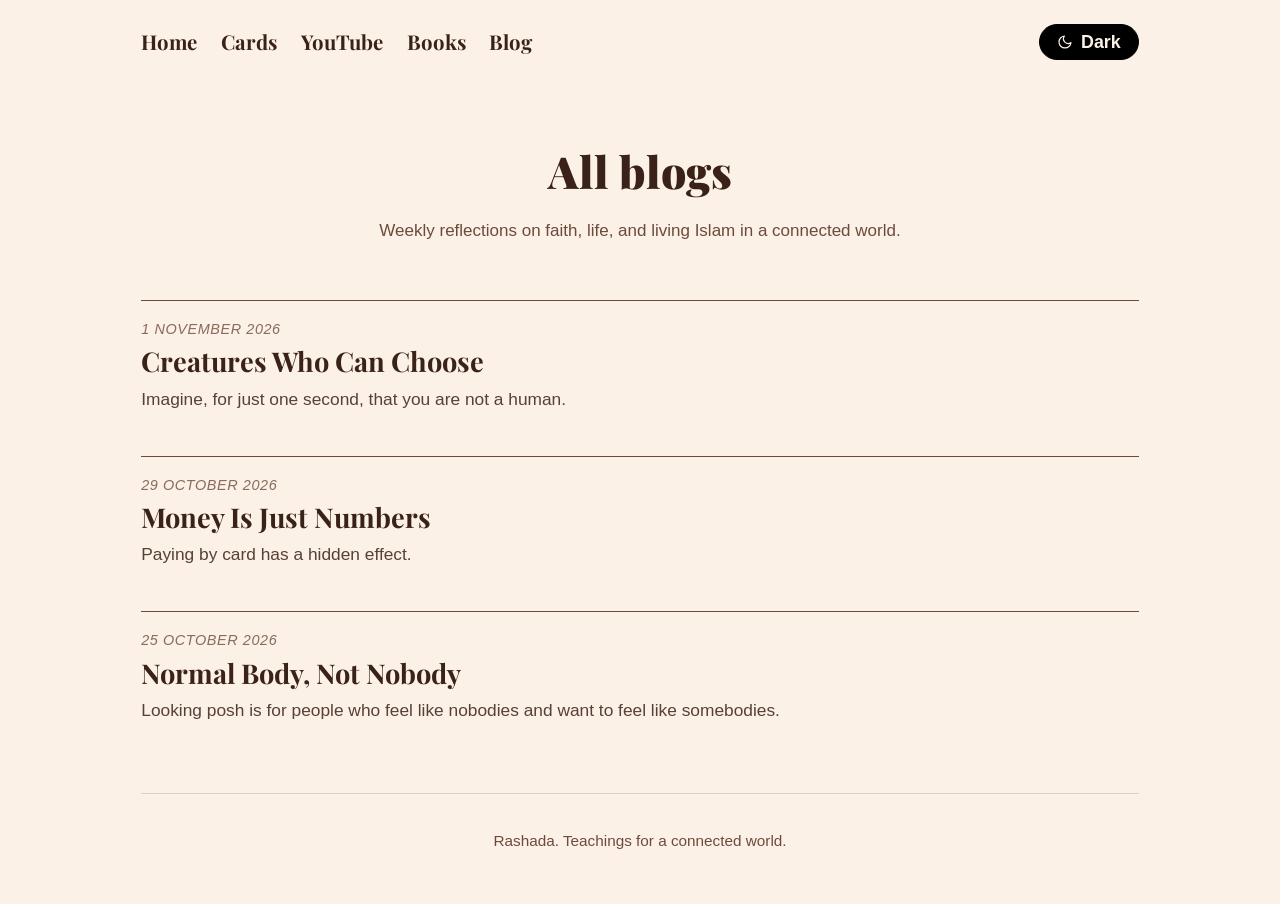
==== blog/index.html @ 6f73d026 "Add multi-page site: cards, YouTube, books, blog pages Co-Authored-By: Claude Haiku 5.5 <noreply@ant" ====
<!DOCTYPE html>
<html lang="en">
<head>
<meta charset="UTF-8">
<meta name="viewport" content="width=device-width, initial-scale=1.0">
<title>All Blogs | Rashada</title>
<meta name="description" content="Every Rashada blog post, in one place.">
<link rel="preconnect" href="https://fonts.googleapis.com">
<link rel="preconnect" href="https://fonts.gstatic.com" crossorigin>
<link href="https://fonts.googleapis.com/css2?family=Playfair+Display:wght@400;700;900&display=swap" rel="stylesheet">
<link rel="stylesheet" href="/styles.css">
</head>
<body>
<div class="container">
  <div class="topbar">
    <nav aria-label="Main">
      <a href="/">Home</a>
      <a href="/cards/">Cards</a>
      <a href="/youtube.html">YouTube</a>
      <a href="/books.html">Books</a>
      <a href="/blog/">Blog</a>
    </nav>
    <button class="theme-toggle" id="themeToggle" type="button" aria-label="Switch light and dark mode">Dark</button>
  </div>

  <section class="page-head">
    <h1>All blogs</h1>
    <p>Weekly reflections on faith, life, and living Islam in a connected world.</p>
  </section>

  <section class="post-list" aria-label="All blog posts">
    <article class="post">
      <div class="date">1 November 2026</div>
      <h3><a href="/blog/creatures-who-can-choose.html">Creatures Who Can Choose</a></h3>
      <p>Imagine, for just one second, that you are not a human.</p>
    </article>
    <article class="post">
      <div class="date">29 October 2026</div>
      <h3><a href="/blog/money-is-just-numbers.html">Money Is Just Numbers</a></h3>
      <p>Paying by card has a hidden effect.</p>
    </article>
    <article class="post">
      <div class="date">25 October 2026</div>
      <h3><a href="/blog/normal-body-not-nobody.html">Normal Body, Not Nobody</a></h3>
      <p>Looking posh is for people who feel like nobodies and want to feel like somebodies.</p>
    </article>
  </section>

  <footer class="site">
    Rashada. Teachings for a connected world.
  </footer>
</div>
<script src="/site.js"></script>
</body>
</html>
---- styles.css ----
/* Bold variant. Palette A base, with the four tile colours used across the page. */
  :root {
    --bg: #FBF1E6;
    --text: #3B2219;
    --muted: #6E4A3C;
    --accent: #B4552D;
    --rule: rgba(59, 34, 25, 0.16);
    --band: #F6C89F;
    --band-grad: linear-gradient(180deg, #E08A5E 0%, #E08A5E 14%, #F3E3CC 100%);
    --band-text: #3B2219;
    --icon-bg: #1A110D;
    --icon-fg: #FBF1E6;
    --serif: "Playfair Display", Georgia, "Times New Roman", serif;
    --sans: -apple-system, BlinkMacSystemFont, "Segoe UI", Helvetica, Arial, sans-serif;
    --logo-ar: #C9643A;
    --logo-en: #9A4524;
  }

  :root[data-theme="dark"] {
    --bg: #000000;
    --text: #F6E7D8;
    --muted: #C9B2A2;
    --accent: #E8A07A;
    --rule: rgba(246, 231, 216, 0.16);
    --band: #14100D;
    --band-grad: linear-gradient(180deg, #9A4524 0%, #9A4524 14%, #000000 100%);
    --band-text: #F6E7D8;
    --icon-bg: #F6E7D8;
    --icon-fg: #000000;
    --logo-ar: #E08A5E;
    --logo-en: #E8A07A;
  }

  @media (prefers-color-scheme: dark) {
    :root:not([data-theme="light"]) {
      --bg: #000000;
      --text: #F6E7D8;
      --muted: #C9B2A2;
      --accent: #E8A07A;
      --rule: rgba(246, 231, 216, 0.16);
      --band: #14100D;
    --band-grad: linear-gradient(180deg, #9A4524 0%, #9A4524 14%, #000000 100%);
      --band-text: #F6E7D8;
      --icon-bg: #F6E7D8;
      --icon-fg: #000000;
      --logo-ar: #E08A5E;
      --logo-en: #E8A07A;
    }
  }

  * { box-sizing: border-box; }

  html, body {
    margin: 0;
    padding: 0;
    background: var(--bg);
    color: var(--text);
    font-family: var(--sans);
    font-weight: 300;
    font-size: 17px;
    line-height: 1.65;
  }

  a { color: var(--accent); text-decoration: none; }
  a:hover { text-decoration: underline; }

  .container { max-width: 1040px; margin: 0 auto; padding: 0 1.25rem; }

  /* Top bar */
  .topbar {
    display: flex;
    justify-content: space-between;
    align-items: center;
    padding: 1.4rem 0;
  }
  .topbar nav { display: flex; gap: 1.4rem; align-items: center; }
  .topbar nav a { color: var(--text); font-family: var(--serif); font-size: 1.2rem; font-weight: 700; }
  .topbar nav a:hover { color: var(--accent); text-decoration: none; }

  .theme-toggle {
    background: none;
    border: 1px solid var(--rule);
    color: var(--text);
    font-family: var(--sans);
    font-size: 1.05rem;
    font-weight: 700;
    padding: 0.4rem 1rem;
    border-radius: 999px;
    cursor: pointer;
  }

  /* Hero with centred logo */
  .theme-toggle {
    display: inline-flex;
    align-items: center;
    gap: 0.45rem;
  }
  .theme-toggle svg {
    width: 16px;
    height: 16px;
    fill: none;
    stroke: currentColor;
    stroke-width: 1.8;
    stroke-linecap: round;
    stroke-linejoin: round;
  }

  /* Light button: light background, dark sun and text. Dark button: pitch black, light moon and text. */
  .theme-toggle.to-light { background: #FBF1E6; color: #3B2219; border-color: #3B2219; }
  .theme-toggle.to-dark { background: #000000; color: #FBF1E6; border-color: #000000; }

  .hero {
    text-align: center;
    padding: 2.5rem 0 3.5rem;
  }

  .logo-big svg { height: 180px; width: auto; display: inline-block; }
  .logo-big path:nth-child(-n+6) { fill: var(--logo-ar); }
  .logo-big path:nth-child(n+7) { fill: var(--logo-en); }

  .hero h1 {
    font-family: var(--serif);
    font-weight: 900;
    font-size: 3.3rem;
    line-height: 1.08;
    margin: 2rem auto 1rem;
    max-width: 780px;
  }

  .hero p {
    font-size: 1.15rem;
    color: var(--muted);
    max-width: 640px;
    margin: 0 auto;
  }

  .hero p.meaning {
    font-family: var(--serif);
    font-style: italic;
    font-size: 1.3rem;
    line-height: 1.5;
    color: var(--text);
    margin: 1.5rem auto 0;
    max-width: 640px;
  }

  /* Staggered tiles */
  .tiles {
    display: grid;
    grid-template-columns: repeat(4, 1fr);
    gap: 1.2rem;
    align-items: start;
    margin: 0 0 4rem;
  }

  .tile {
    border-radius: 28px;
    aspect-ratio: 1 / 1;
    padding: 1.4rem;
    display: flex;
    flex-direction: column;
    color: var(--tile-text);
    background: var(--tile-bg);
    --tile-text: #3B2219;
    --tile-muted: #5A3A2C;
    --tile-eyebrow: #7A3A1C;
  }

  .tile:nth-child(1) { --tile-bg: #F6C89F; }
  .tile:nth-child(2) { --tile-bg: #C9643A; --tile-text: #FFF8F0; --tile-muted: #FBE3D2; --tile-eyebrow: #FFF8F0; }
  .tile:nth-child(3) { --tile-bg: #9A4524; --tile-text: #FFF8F0; --tile-muted: #F5DCCB; --tile-eyebrow: #F6C89F; }
  .tile:nth-child(4) { --tile-bg: #E08A5E; --tile-text: #2A1610; --tile-muted: #4A2A1E; --tile-eyebrow: #2A1610; }

  .tile h2.big { font-size: 2.1rem; font-weight: 900; line-height: 1.05; margin: 0 0 0.6rem; }
  .tile .action {
    font-size: 0.78rem;
    font-weight: 700;
    letter-spacing: 0.14em;
    text-transform: uppercase;
    color: var(--tile-eyebrow);
    margin: 0 0 0.5rem;
  }

  .tile .icon {
    width: 46px;
    height: 46px;
    border-radius: 14px;
    background: var(--icon-bg);
    color: var(--icon-fg);
    display: flex;
    align-items: center;
    justify-content: center;
    margin-bottom: auto;
  }
  .tile .icon svg { width: 22px; height: 22px; }

  .tile .eyebrow {
    font-size: 0.72rem;
    font-weight: 700;
    letter-spacing: 0.14em;
    text-transform: uppercase;
    color: var(--tile-eyebrow);
    margin: 0 0 0.3rem;
  }

  .tile h2 {
    font-family: var(--serif);
    font-weight: 700;
    font-size: 1.35rem;
    line-height: 1.15;
    margin: 0 0 0.5rem;
    color: var(--tile-text);
  }

  .tile p {
    font-size: 0.9rem;
    line-height: 1.45;
    color: var(--tile-muted);
    margin: 0 0 0.6rem;
    font-weight: 400;
  }

  .tile .more { font-weight: 700; color: var(--tile-text); font-size: 0.92rem; }

  /* Blog band */
  .band {
    background: var(--band-grad);
    color: var(--band-text);
    border-radius: 32px;
    padding: 3rem 2.5rem;
    margin-bottom: 4rem;
  }

  .band-head {
    display: flex;
    justify-content: space-between;
    align-items: flex-start;
    gap: 1.5rem;
    flex-wrap: wrap;
    margin-bottom: 1.5rem;
  }

  .band-head h2 { margin: 0; }

  .band-signup { max-width: 380px; }
  .band-signup p { margin: 0 0 0.5rem; font-size: 0.92rem; color: var(--band-text); opacity: 0.9; }

  .band-signup form { display: flex; gap: 0.4rem; flex-wrap: wrap; }

  .band-signup input[type="email"] {
    flex: 1 1 180px;
    padding: 0.6rem 0.8rem;
    font-family: var(--sans);
    font-size: 0.95rem;
    background: transparent;
    color: var(--band-text);
    border: 1px solid var(--band-text);
    border-radius: 14px;
    opacity: 0.9;
  }

  .band-more { margin-top: 1.5rem; text-align: center; }

  .more-btn {
    display: inline-block;
    padding: 0.85rem 1.7rem;
    background: var(--icon-bg);
    color: var(--icon-fg);
    border-radius: 16px;
    font-family: var(--sans);
    font-weight: 700;
    font-size: 1rem;
    text-decoration: none;
  }
  .more-btn:hover { opacity: 0.9; text-decoration: none; }

  .more-ar {
    display: block;
    margin-top: 0.6rem;
    font-family: var(--serif);
    font-style: italic;
    font-size: 0.95rem;
    opacity: 0.85;
  }

  .band-signup .hadith-note {
    font-family: var(--serif);
    font-size: 0.9rem;
    line-height: 1.5;
    margin: 0.9rem 0 0;
    opacity: 0.85;
  }

  .band-signup input[type="email"] {
    color: #1A110D;
    opacity: 1;
    border-color: #1A110D;
  }
  .band-signup input[type="email"]::placeholder { color: #1A110D; opacity: 0.85; }

  :root[data-theme="dark"] .band-signup input[type="email"] { color: #FFFFFF; border-color: #FFFFFF; }
  :root[data-theme="dark"] .band-signup input[type="email"]::placeholder { color: #FFFFFF; opacity: 0.85; }

  @media (prefers-color-scheme: dark) {
    :root:not([data-theme="light"]) .band-signup input[type="email"] { color: #FFFFFF; border-color: #FFFFFF; }
    :root:not([data-theme="light"]) .band-signup input[type="email"]::placeholder { color: #FFFFFF; opacity: 0.85; }
  }

  .band-signup button {
    padding: 0.6rem 1.1rem;
    font-family: var(--sans);
    font-weight: 700;
    font-size: 0.95rem;
    background: var(--icon-bg);
    color: var(--icon-fg);
    border: none;
    border-radius: 14px;
    cursor: pointer;
  }

  .band h2 {
    font-family: var(--serif);
    font-weight: 900;
    font-size: 2.4rem;
    margin: 0 0 1.5rem;
    line-height: 1.1;
  }

  .post {
    padding: 1.3rem 0;
    border-top: 1px solid var(--rule);
  }
  .post:first-of-type { border-top: none; }

  .post .date {
    font-size: 0.85rem;
    font-style: italic;
    opacity: 0.8;
  }

  .post h3 {
    font-family: var(--serif);
    font-weight: 700;
    font-size: 1.6rem;
    line-height: 1.2;
    margin: 0.2rem 0 0.4rem;
  }
  .post h3 a { color: var(--band-text); }
  .post h3 a:hover { color: var(--accent); text-decoration: none; }

  .post p { margin: 0; font-size: 1.02rem; opacity: 0.85; }

  /* Sign-up */
  .signup {
    text-align: center;
    padding: 3rem 0;
    border-top: 1px solid var(--rule);
  }
  .signup h2 { font-family: var(--serif); font-weight: 900; font-size: 2rem; margin: 0 0 0.5rem; }
  .signup p { color: var(--muted); margin: 0 0 1.5rem; }

  .signup form { display: flex; gap: 0.5rem; justify-content: center; flex-wrap: wrap; }

  .signup input[type="email"] {
    flex: 1 1 260px;
    max-width: 380px;
    padding: 0.85rem 1rem;
    font-family: var(--sans);
    font-size: 1rem;
    background: transparent;
    color: var(--text);
    border: 1px solid var(--rule);
    border-radius: 16px;
  }

  .signup button {
    padding: 0.85rem 1.6rem;
    font-family: var(--sans);
    font-weight: 700;
    font-size: 1rem;
    background: var(--icon-bg);
    color: var(--icon-fg);
    border: none;
    border-radius: 16px;
    cursor: pointer;
  }

  footer.site {
    border-top: 1px solid var(--rule);
    padding: 2rem 0 3rem;
    color: var(--muted);
    font-size: 0.9rem;
    text-align: center;
  }

  @media (max-width: 860px) {
    .tiles { grid-template-columns: repeat(2, 1fr); }
    .hero h1 { font-size: 2.4rem; }
    .band { padding: 2rem 1.4rem; border-radius: 24px; }
    .band h2 { font-size: 1.9rem; }
  }

/* ---- Inner pages ---- */
.page-head { padding: 3rem 0 1.5rem; text-align: center; }
.page-head h1 { font-family: var(--serif); font-weight: 900; font-size: 2.6rem; margin: 0 0 0.5rem; }
.page-head p { color: var(--muted); max-width: 40rem; margin: 0 auto 0.75rem; }
.back { display: inline-block; margin-bottom: 1rem; font-weight: 700; }
.price { font-weight: 700; color: var(--accent); }
.note { font-size: 0.85rem; color: var(--muted); }
.placeholder-img { display: flex; align-items: center; justify-content: center; background: var(--surface); color: var(--muted); border: 1px dashed var(--muted); border-radius: 12px; min-height: 180px; font-size: 0.95rem; }
.btn { display: inline-block; padding: 0.7rem 1.2rem; border-radius: 999px; background: var(--accent); color: var(--bg, #fff); font-weight: 700; text-decoration: none; }
.btn:hover { opacity: 0.9; text-decoration: none; }
.card-list, .video-grid, .post-list { display: grid; gap: 1.5rem; padding: 1rem 0 3rem; }
@media (min-width: 720px) { .card-list, .video-grid { grid-template-columns: repeat(2, 1fr); } }
.product, .video { display: block; padding: 1rem; border: 1px solid var(--muted); border-radius: 14px; color: inherit; text-decoration: none; }
.product h2, .video h2 { font-family: var(--serif); font-size: 1.3rem; margin: 0.75rem 0 0.25rem; }
.product-img, .thumb { width: 100%; aspect-ratio: 4 / 5; }
.thumb { aspect-ratio: 16 / 9; }
.gallery { display: flex; gap: 1rem; overflow-x: auto; scroll-snap-type: x mandatory; padding: 1rem 0 2rem; }
.gallery .slide { flex: 0 0 80%; max-width: 420px; aspect-ratio: 4 / 5; scroll-snap-align: start; }
@media (min-width: 720px) { .gallery .slide { flex-basis: 360px; } }
.product-info { max-width: 40rem; margin: 0 auto 2rem; }
.notify { max-width: 32rem; margin: 2rem auto 3rem; text-align: center; }
.notify form { display: flex; gap: 0.5rem; justify-content: center; flex-wrap: wrap; margin: 1rem 0; }
.notify input[type="email"] { flex: 1 1 14rem; padding: 0.7rem 1rem; border-radius: 999px; border: 1px solid var(--muted); background: var(--surface); color: inherit; font: inherit; }
.notify button { padding: 0.7rem 1.2rem; border-radius: 999px; border: 0; background: var(--accent); color: var(--bg, #fff); font-weight: 700; cursor: pointer; }
.reading { max-width: 40rem; margin: 2rem auto 3rem; font-size: 1.1rem; line-height: 1.7; }
.reading h1 { font-family: var(--serif); font-weight: 900; font-size: 2.2rem; line-height: 1.2; margin: 0.25rem 0 1.5rem; }
.reading h2 { font-family: var(--serif); font-size: 1.4rem; margin-top: 2rem; }
.reading blockquote { margin: 1.5rem 0; padding-left: 1rem; border-left: 3px solid var(--accent); color: var(--muted); }
.reading .date, .post-list .date { font-size: 0.85rem; color: var(--muted); text-transform: uppercase; letter-spacing: 0.04em; }
.post-list .post { border-top: 1px solid var(--muted); padding: 1rem 0; }
.post-list .post h3 a { color: inherit; }
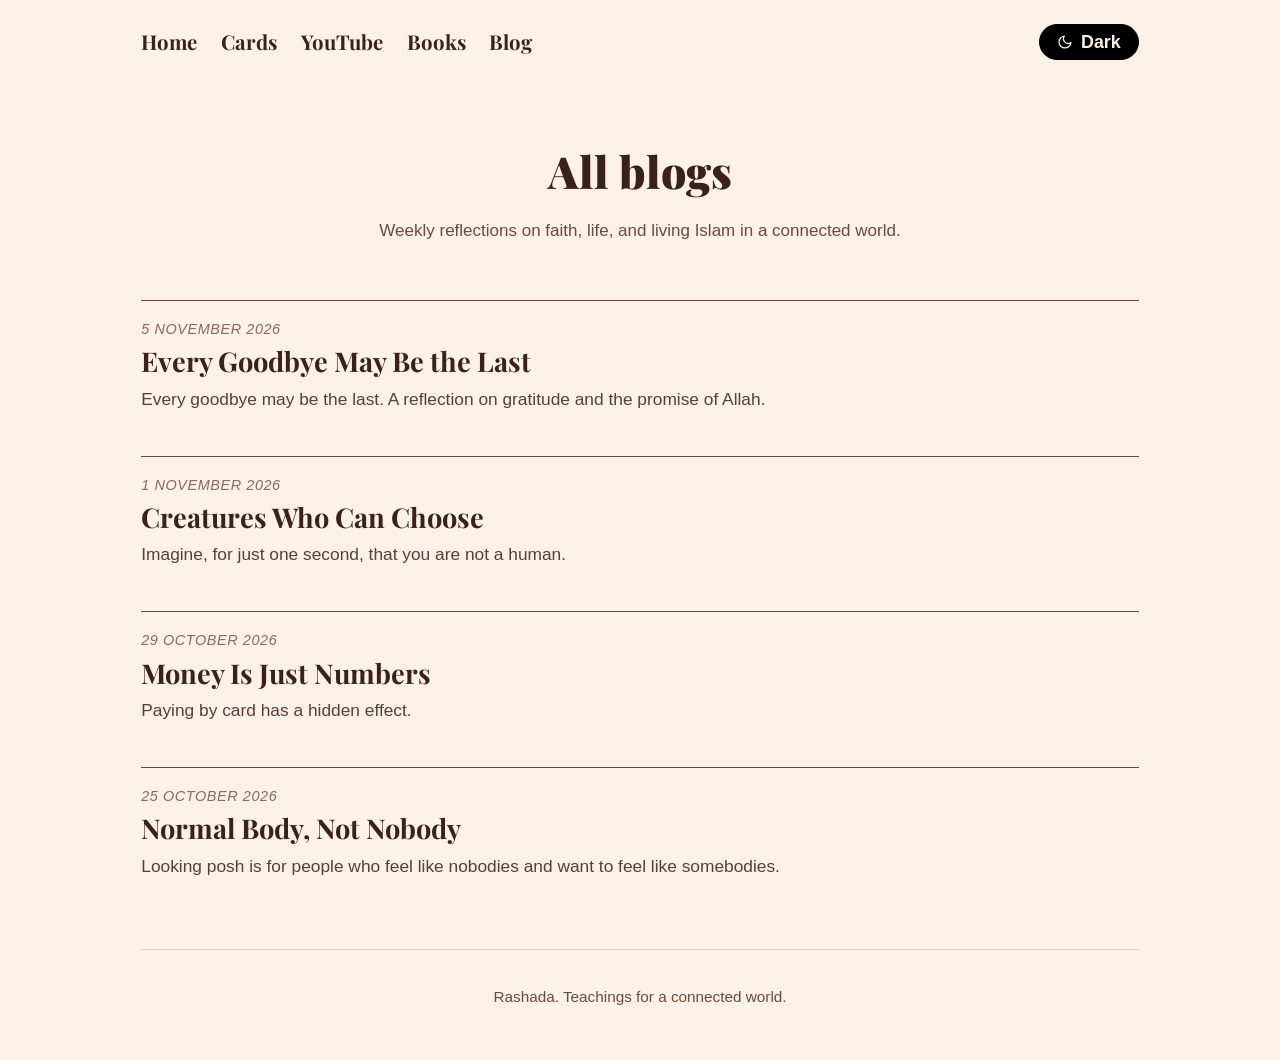
==== commit 8ef9a79a: "Add blog post: Every Goodbye May Be the Last Co-Authored-By: Claude Haiku 5.5 <noreply@anthropic.com" ====
--- a/blog/index.html
+++ b/blog/index.html
@@ -30,6 +30,11 @@
 
   <section class="post-list" aria-label="All blog posts">
     <article class="post">
+      <div class="date">5 November 2026</div>
+      <h3><a href="/blog/every-goodbye-may-be-the-last.html">Every Goodbye May Be the Last</a></h3>
+      <p>Every goodbye may be the last. A reflection on gratitude and the promise of Allah.</p>
+    </article>
+    <article class="post">
       <div class="date">1 November 2026</div>
       <h3><a href="/blog/creatures-who-can-choose.html">Creatures Who Can Choose</a></h3>
       <p>Imagine, for just one second, that you are not a human.</p>
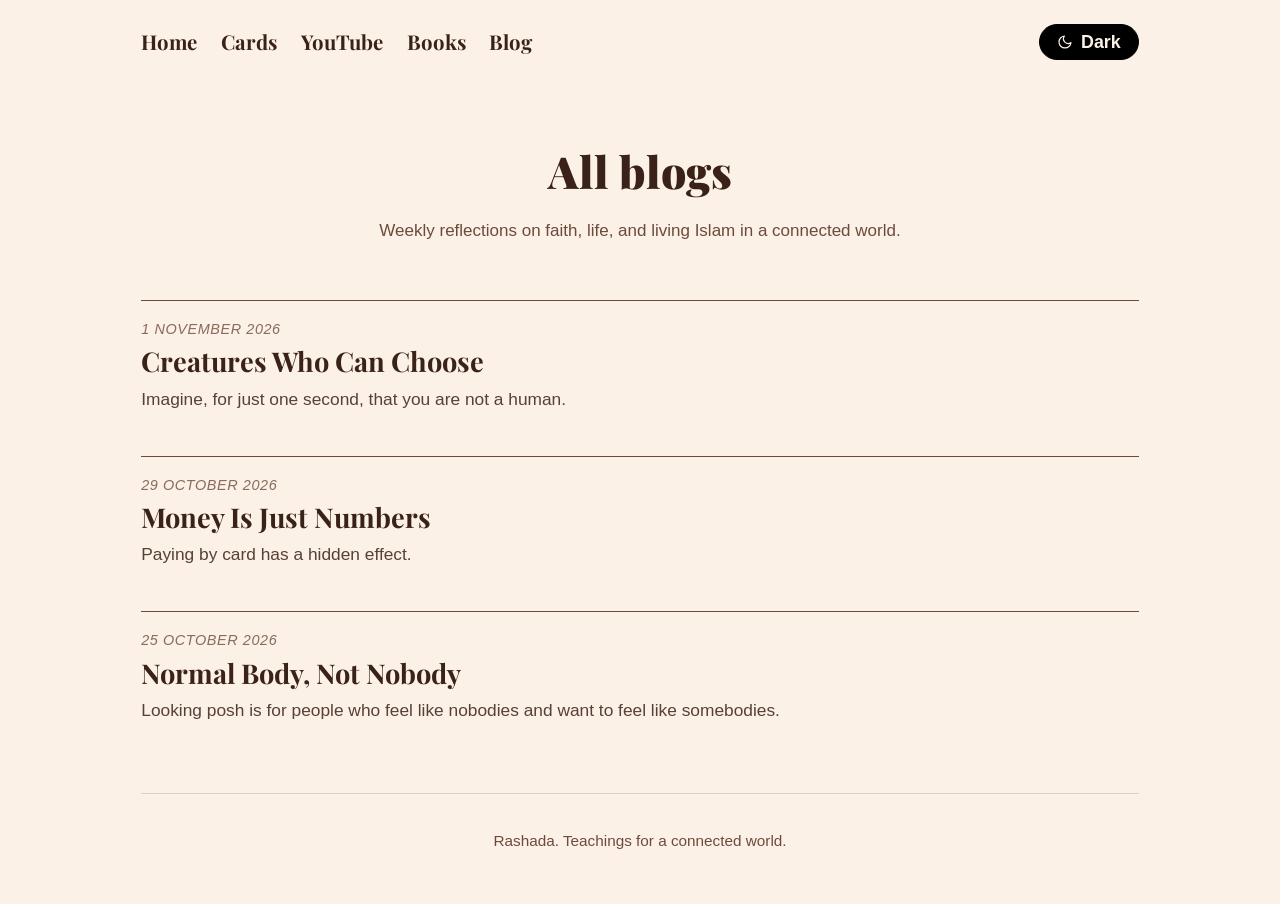
==== commit db793636: "Revert "Add blog post: Every Goodbye May Be the Last" This reverts commit 8ef9a79a76b854c3c70a492e58" ====
--- a/blog/index.html
+++ b/blog/index.html
@@ -30,11 +30,6 @@
 
   <section class="post-list" aria-label="All blog posts">
     <article class="post">
-      <div class="date">5 November 2026</div>
-      <h3><a href="/blog/every-goodbye-may-be-the-last.html">Every Goodbye May Be the Last</a></h3>
-      <p>Every goodbye may be the last. A reflection on gratitude and the promise of Allah.</p>
-    </article>
-    <article class="post">
       <div class="date">1 November 2026</div>
       <h3><a href="/blog/creatures-who-can-choose.html">Creatures Who Can Choose</a></h3>
       <p>Imagine, for just one second, that you are not a human.</p>
